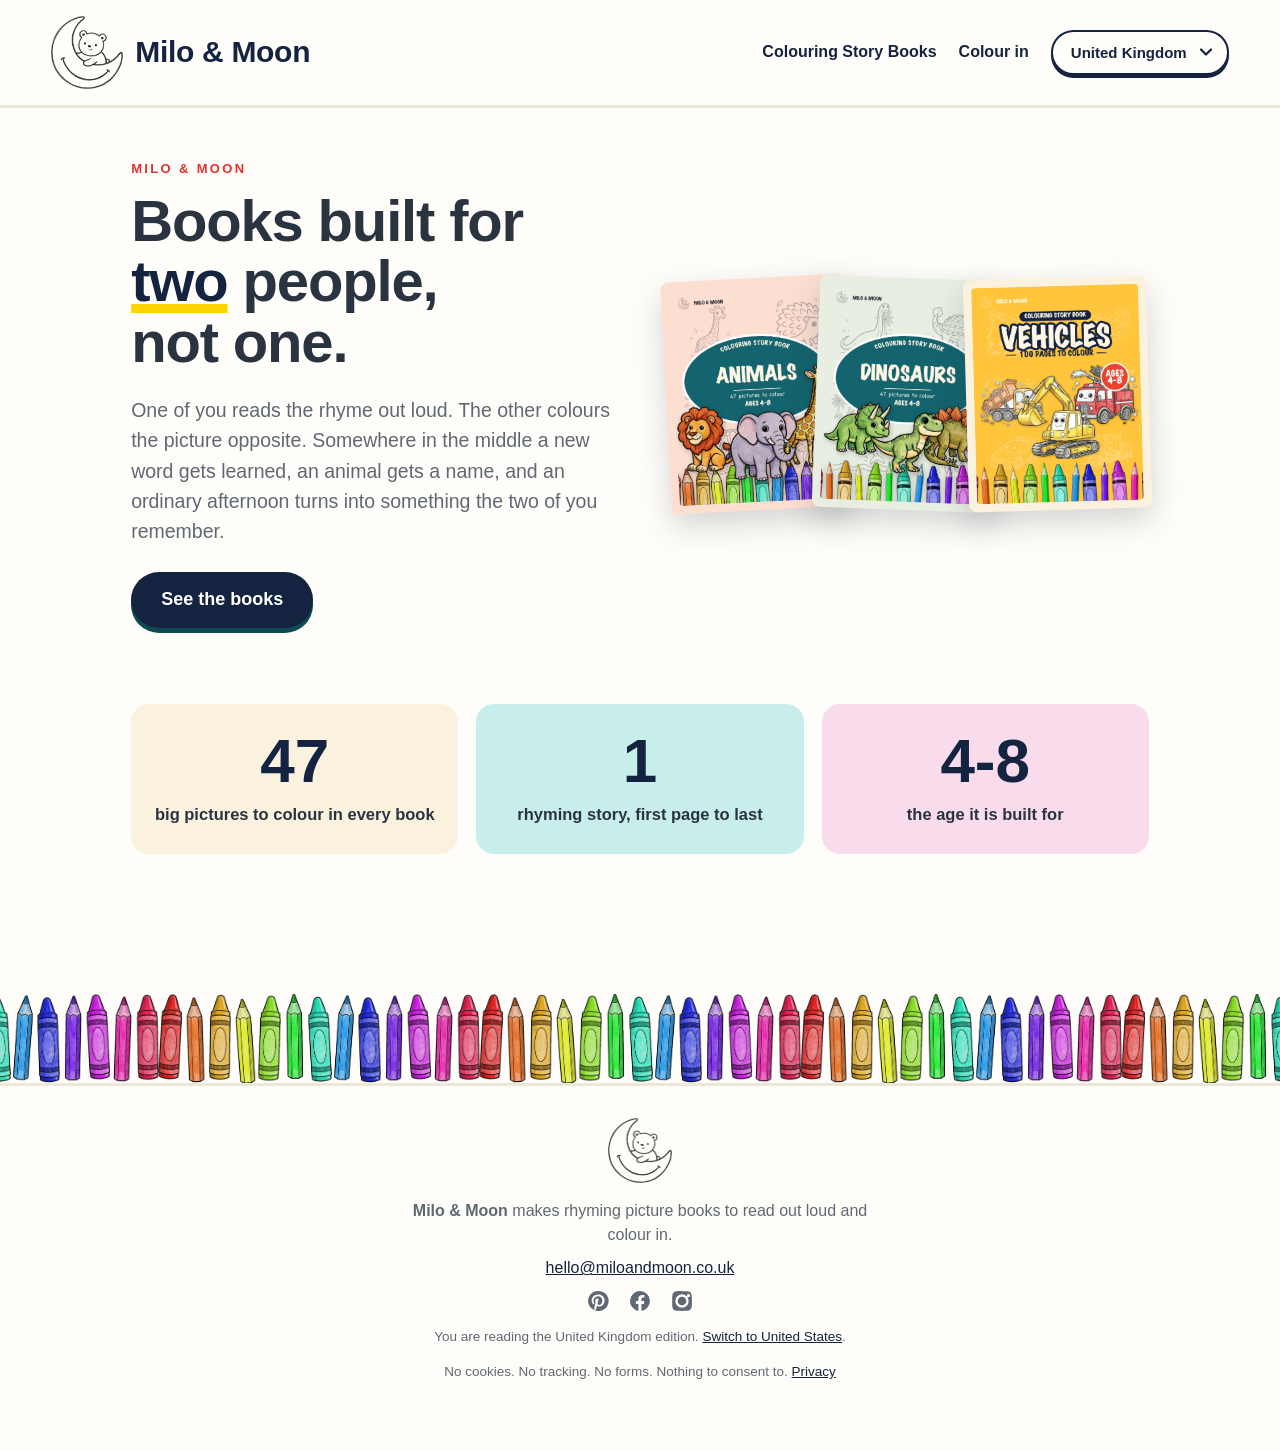
==== index.html @ 88062ed8 "Brand ink: teal #14646E -> navy #14233F Teal was chosen against the old pastel fields (L~95) where a" ====
<!doctype html>
<html lang="en-GB">
<head>
<meta charset="utf-8">
<meta name="viewport" content="width=device-width, initial-scale=1">
<title>Milo &amp; Moon — picture books to read out loud and colour in</title>
<meta name="description" content="Rhyming picture books to read out loud and colour in, for children aged 4 to 8. One continuous story, 47 big pictures, one subject a page.">
<link rel="canonical" href="https://miloandmoon.co.uk/">
<link rel="alternate" hreflang="en-GB" href="https://miloandmoon.co.uk/">
<link rel="alternate" hreflang="en-US" href="https://miloandmoon.co.uk/us/">
<link rel="alternate" hreflang="x-default" href="https://miloandmoon.co.uk/">
<meta property="og:type" content="website">
<meta property="og:site_name" content="Milo &amp; Moon">
<meta property="og:locale" content="en_GB">
<meta property="og:title" content="Milo &amp; Moon — picture books to read out loud and colour in">
<meta property="og:description" content="Rhyming picture books to read out loud and colour in, for children aged 4 to 8. One continuous story, 47 big pictures, one subject a page.">
<meta property="og:url" content="https://miloandmoon.co.uk/">
<meta property="og:image" content="https://miloandmoon.co.uk/brand/share.png">
<meta name="twitter:card" content="summary_large_image">
<meta name="twitter:image" content="https://miloandmoon.co.uk/brand/share.png">
<link rel="stylesheet" href="/style.css?v=b8f41e3f">
<link rel="icon" href="/favicon.ico" sizes="any">
<link rel="icon" href="/favicon-32.png" type="image/png" sizes="32x32">
<link rel="apple-touch-icon" href="/apple-touch-icon.png">
<script type="application/ld+json">{"@context": "https://schema.org", "@type": "Organization", "name": "Milo & Moon", "url": "https://miloandmoon.co.uk/", "logo": "https://miloandmoon.co.uk/brand/logo.png", "email": "hello@miloandmoon.co.uk", "description": "Publisher of rhyming colouring story books for children aged 4 to 8."}</script>
</head>
<body style="--field:#FBF1DF">
<a class="skip" href="#main">Skip to content</a>
<header class="site">
  <a class="brand" href="/">
    <img src="/brand/logo.png" alt="" width="515" height="520">
    <span>Milo &amp; Moon</span>
  </a>
  <nav>
    <a href="/colouring-story-books/">Colouring Story Books</a>
    <a href="/colours/">Colour in</a>
    <label class="lang">
      <span class="vh">Edition</span>
      <select onchange="location.href=this.value"><option value="/" selected>United Kingdom</option><option value="/us/">United States</option></select>
    </label>
  </nav>
</header>
<main id="main">

  <section class="hero">
    <div class="hero-copy">
      <p class="eyebrow">Milo &amp; Moon</p>
      <h1>Books built for <em>two</em> people, not one.</h1>
      <p class="lede">One of you reads the rhyme out loud. The other colours the picture opposite. Somewhere in the middle a new word gets learned, an animal gets a name, and an ordinary afternoon turns into something the two of you remember.</p>
      <a class="cta" href="/colouring-story-books/">See the books</a>
    </div>
    <div class="fan">
      <a class="fanned" href="/books/animals/"
         style="--tilt:-3.0deg;--field:#FDDFD2">
        <img src="/books/animals/cover-uk.png"
             alt="Animals, a colouring story book"
             width="900" height="1165">
      </a>
      <a class="fanned" href="/books/dinosaurs/"
         style="--tilt:2.2deg;--field:#E9EEE2">
        <img src="/books/dinosaurs/cover-uk.png"
             alt="Dinosaurs, a colouring story book"
             width="900" height="1165">
      </a>
      <a class="fanned" href="/books/vehicles/"
         style="--tilt:-1.6deg;--field:#FBF1DF">
        <img src="/books/vehicles/cover-uk.png"
             alt="Vehicles, a colouring story book"
             width="900" height="1165">
      </a></div>
  </section>

  <section class="pitch">
    <div class="bit"><span class="num">47</span><p>big pictures to colour in every book</p></div>
    <div class="bit"><span class="num">1</span><p>rhyming story, first page to last</p></div>
    <div class="bit"><span class="num">4-8</span><p>the age it is built for</p></div>
  </section>

</main>
<div class="crayons" role="presentation"></div>
<footer class="site">
  <img src="/brand/logo.png" alt="" width="515" height="520">
  <p><strong>Milo &amp; Moon</strong> makes rhyming picture books to read out loud and colour in.</p>
  <p><a href="mailto:hello@miloandmoon.co.uk">hello@miloandmoon.co.uk</a></p>
  <p class="social"><a href="https://www.pinterest.co.uk/miloandmoonbooks/" rel="me noopener" aria-label="Pinterest" title="Pinterest"><svg viewBox="0 0 24 24" width="24" height="24" aria-hidden="true"><path fill="currentColor" d="M12 2a10 10 0 0 0-3.6 19.3c-.1-.8-.2-2 0-2.9l1.2-5.1s-.3-.6-.3-1.5c0-1.4.8-2.4 1.8-2.4.9 0 1.3.6 1.3 1.4 0 .9-.5 2.2-.8 3.4-.2 1 .5 1.8 1.5 1.8 1.8 0 3.2-1.9 3.2-4.7 0-2.4-1.8-4.1-4.3-4.1-2.9 0-4.6 2.2-4.6 4.5 0 .9.3 1.8.8 2.3.1.1.1.2.1.3l-.3 1.1c0 .2-.1.2-.3.1-1.3-.6-2-2.4-2-3.9 0-3.2 2.3-6.1 6.7-6.1 3.5 0 6.2 2.5 6.2 5.8 0 3.5-2.2 6.3-5.2 6.3-1 0-2-.5-2.3-1.2l-.6 2.4c-.2.9-.8 2-1.2 2.6A10 10 0 1 0 12 2z"/></svg></a><a href="https://www.facebook.com/miloandmoonbooks" rel="me noopener" aria-label="Facebook" title="Facebook"><svg viewBox="0 0 24 24" width="24" height="24" aria-hidden="true"><path fill="currentColor" d="M22 12a10 10 0 1 0-11.6 9.9v-7H7.9V12h2.5V9.8c0-2.5 1.5-3.9 3.8-3.9 1.1 0 2.2.2 2.2.2v2.5h-1.3c-1.2 0-1.6.8-1.6 1.6V12h2.8l-.4 2.9h-2.4v7A10 10 0 0 0 22 12z"/></svg></a><a href="https://www.instagram.com/miloandmoonbooks/" rel="me noopener" aria-label="Instagram" title="Instagram"><svg viewBox="0 0 24 24" width="24" height="24" aria-hidden="true"><path fill="currentColor" d="M12 2.2c3.2 0 3.6 0 4.9.1 3.3.1 4.8 1.7 4.9 4.9.1 1.3.1 1.7.1 4.8s0 3.6-.1 4.9c-.1 3.2-1.7 4.8-4.9 4.9-1.3.1-1.7.1-4.9.1s-3.6 0-4.9-.1c-3.2-.1-4.8-1.7-4.9-4.9C2.2 15.6 2.2 15.2 2.2 12s0-3.6.1-4.9c.1-3.2 1.7-4.8 4.9-4.9 1.3-.1 1.7-.1 4.8-.1zm0 3.1a6.7 6.7 0 1 0 0 13.4 6.7 6.7 0 0 0 0-13.4zm0 11a4.3 4.3 0 1 1 0-8.6 4.3 4.3 0 0 1 0 8.6zm6.9-11.2a1.6 1.6 0 1 0 0 3.1 1.6 1.6 0 0 0 0-3.1z"/></svg></a></p>
  <p class="fine">You are reading the United Kingdom edition.
     <a href="/us/">Switch to United States</a>.</p>
  <p class="fine">No cookies. No tracking. No forms. Nothing to consent to.
     <a href="/privacy/">Privacy</a></p>
</footer>
</body>
</html>
---- style.css ----
/* Milo & Moon — every colour here comes out of cover_layout.py and
   build_pdf.py, so the site and the printed books cannot drift apart. */
:root{
  --ink:#2A3440;              /* BODY_INK: the type on every printed cover */
  --accent:#14233F;           /* the brand navy, identical on all 11 covers */
  --badge-ink:#FFF6E4;        /* INK: the cream type inside the badge */
  --paper:#FFFDF9;            /* warm, not clinical white */
  --rule:#EDE6DA;
  --soft:#5F6874;
  --field:#FBF1DF;
  /* The crayon palette, straight from build_pdf.PALETTE. */
  --c1:#E5322D; --c2:#F5871F; --c3:#FFD400; --c4:#43B049;
  --c5:#0F9BD7; --c6:#7A4FBF; --c7:#EC5F9B; --c8:#00B39F;
  --round:"Baloo 2","Fredoka One",Fredoka,"Chalkboard SE",Seravek,
          "Avenir Next",-apple-system,"Segoe UI",sans-serif;
}
*{box-sizing:border-box}
html{scroll-behavior:smooth}
body{margin:0;background:var(--paper);color:var(--ink);font-family:var(--round);
  font-size:19px;line-height:1.55;-webkit-font-smoothing:antialiased}
.vh{position:absolute;width:1px;height:1px;overflow:hidden;clip:rect(0 0 0 0)}
.skip{position:absolute;left:-9999px}
.skip:focus{left:8px;top:8px;background:var(--accent);color:#fff;padding:8px 14px;
  border-radius:6px;z-index:20}
a{color:var(--accent)}
img{max-width:100%;height:auto}

/* ── header ─────────────────────────────────────────── */
header.site{display:flex;flex-wrap:wrap;gap:14px 28px;align-items:center;
  justify-content:space-between;padding:16px clamp(16px,4vw,52px);
  background:var(--paper);border-bottom:3px solid var(--rule)}
.brand{display:flex;align-items:center;gap:12px;text-decoration:none;
  color:var(--accent);font-weight:800;font-size:clamp(22px,2.6vw,30px);
  letter-spacing:-.01em}
.brand img{width:clamp(52px,6vw,72px);height:auto}
header nav{display:flex;align-items:center;gap:22px;font-size:16px}
header nav a{text-decoration:none;font-weight:700}
header nav a:hover{color:var(--c1)}
/* The edition picker. It stays a native <select> on purpose — on a phone that
   opens the OS wheel, which is a better control than anything rebuilt in
   div-and-JavaScript, and it needs no script at all. Only the chrome is
   restyled: appearance:none removes the system look, and the chevron is an
   inline SVG data URI so it costs no request. */
.lang{position:relative;display:inline-flex;align-items:center}
.lang select{appearance:none;-webkit-appearance:none;font:inherit;
  font-family:var(--round);font-size:15px;font-weight:700;
  padding:9px 40px 9px 18px;border:2.5px solid var(--accent);border-radius:999px;
  background-color:var(--paper);color:var(--accent);cursor:pointer;
  box-shadow:0 3px 0 var(--accent);transition:transform .12s,box-shadow .12s;
  background-image:url("data:image/svg+xml;charset=utf-8,%3Csvg xmlns='http://www.w3.org/2000/svg' viewBox='0 0 12 8'%3E%3Cpath d='M1 1.5 6 6.5l5-5' fill='none' stroke='%2314233F' stroke-width='2.2' stroke-linecap='round' stroke-linejoin='round'/%3E%3C/svg%3E");
  background-repeat:no-repeat;background-position:right 15px center;
  background-size:12px 8px}
.lang select:hover{background-color:#F3FAFA}
.lang select:active{transform:translateY(3px);box-shadow:none}
.lang select:focus-visible{outline:3px solid var(--c3);outline-offset:3px}

main{max-width:1120px;margin:0 auto;padding:clamp(26px,4vw,56px) clamp(16px,4vw,52px) 70px}

/* ── hero ───────────────────────────────────────────── */
.hero{display:grid;gap:clamp(26px,4vw,54px);align-items:center;
  grid-template-columns:minmax(0,1fr) minmax(0,1fr)}
.eyebrow{font-size:13px;font-weight:800;letter-spacing:.18em;text-transform:uppercase;
  color:var(--c1);margin:0 0 12px}
h1{font-size:clamp(34px,5.4vw,58px);line-height:1.04;margin:0 0 .4em;
  font-weight:800;letter-spacing:-.02em;text-wrap:balance}
h1 em{font-style:normal;color:var(--accent);
  text-decoration:underline;text-decoration-color:var(--c3);
  text-decoration-thickness:.16em;text-underline-offset:.06em}
.lede{font-size:19.5px;color:var(--soft);max-width:52ch;margin:0}
.lede.big{font-size:22px;max-width:46ch}
.cta{display:inline-block;margin-top:26px;background:var(--accent);color:#fff;
  text-decoration:none;font-weight:800;font-size:18px;padding:14px 30px;
  border-radius:999px;box-shadow:0 5px 0 #0d4a52;transition:transform .12s}
.cta:hover{transform:translateY(2px);box-shadow:0 3px 0 #0d4a52}
.cta:active{transform:translateY(5px);box-shadow:none}

/* Covers fanned out like books dropped on a table. */
.fan{display:flex;justify-content:center;align-items:flex-end}
/* ⚠️ Overlap is tuned so the TITLE on each cover stays readable. At -5.5%
   the next cover ate the word ANIMALS, which defeats the point of showing
   covers at all — the title IS the product. */
.fanned{display:block;width:40%;margin-inline:-3.4%;border-radius:8px;
  background:var(--field);padding:8px;transform:rotate(var(--tilt));
  box-shadow:0 12px 30px rgba(42,52,64,.2);transition:transform .18s}
.fanned:first-child{margin-left:0}
.fanned:last-child{margin-right:0}
.fanned:hover{transform:rotate(0deg) translateY(-10px) scale(1.05);z-index:3;
  position:relative}
.fanned img{display:block;border-radius:4px}

/* ── three facts ────────────────────────────────────── */
.pitch{display:grid;gap:18px;margin-top:clamp(40px,6vw,76px);
  grid-template-columns:repeat(auto-fit,minmax(210px,1fr))}
.bit{text-align:center;padding:26px 20px;border-radius:18px;background:var(--field)}
.bit:nth-child(2){background:#C7EEEB}
.bit:nth-child(3){background:#F9DCEC}
.num{display:block;font-size:clamp(44px,6vw,62px);font-weight:800;line-height:1;
  color:var(--accent)}
.bit p{margin:10px 0 0;font-size:16.5px;color:var(--ink);font-weight:600}

/* ── badge heading, the device off every cover ──────── */
.badge{display:inline-block;background:var(--accent);color:var(--badge-ink);
  font-weight:800;font-size:clamp(24px,3.6vw,40px);letter-spacing:-.01em;
  padding:.42em 1.15em;border-radius:999px;margin:0 0 18px;
  box-shadow:0 0 0 7px var(--paper),0 0 0 11px var(--accent)}
.pagehead{margin:8px 0 clamp(30px,5vw,52px)}

/* ── book grid ──────────────────────────────────────── */
.books{display:grid;gap:clamp(20px,3vw,34px);
  grid-template-columns:repeat(auto-fit,minmax(260px,1fr))}
.book{display:block;text-decoration:none;color:var(--ink);border-radius:20px;
  background:var(--field);padding:22px 20px 24px;text-align:center;
  transform:rotate(var(--tilt));transition:transform .18s,box-shadow .18s;
  box-shadow:0 8px 0 rgba(42,52,64,.12)}
.book:hover{transform:rotate(0deg) translateY(-6px);
  box-shadow:0 16px 34px rgba(42,52,64,.22)}
.shelf{display:block;margin-bottom:16px}
.shelf img{display:block;width:100%;border-radius:6px;
  box-shadow:0 8px 20px rgba(42,52,64,.22)}
.meta{display:block}
.bt{display:block;font-size:26px;font-weight:800;line-height:1.1}
.bd{display:block;font-size:16px;color:var(--soft);margin:6px 0 12px}
.market{display:inline-block;font-size:12.5px;font-weight:800;letter-spacing:.03em;
  color:#fff;background:var(--accent);border-radius:999px;padding:5px 14px}
.market.soon{background:var(--c2);color:#3a2400}

/* ── one title ──────────────────────────────────────── */
.title{display:grid;gap:clamp(26px,4vw,52px);align-items:start;
  grid-template-columns:minmax(0,4fr) minmax(0,5fr)}
.art{background:var(--field);border-radius:20px;padding:clamp(18px,3vw,34px)}
.art img{display:block;border-radius:6px;box-shadow:0 14px 34px rgba(42,52,64,.24)}
.sub{font-size:17px;color:var(--soft);margin:0 0 18px}
.bullets{padding-left:0;margin:22px 0 0;list-style:none}
.bullets li{position:relative;padding-left:34px;margin-bottom:11px;font-weight:600}
.bullets li::before{content:"";position:absolute;left:0;top:.42em;width:18px;
  height:18px;border-radius:50%;background:var(--c3)}
.bullets li:nth-child(2)::before{background:var(--c4)}
.bullets li:nth-child(3)::before{background:var(--c5)}
.buy{margin-top:26px;font-weight:700}
.buy.soon{color:var(--soft)}
/* ⛔ A SECOND `.cta` RULE USED TO LIVE HERE AND IT BROKE THE HOME PAGE.
   `.cta` was already defined above — accent field, white type, a 3-D press on
   :hover and :active — and styling the new buy button meant writing a rule with
   the same class name three hundred lines further down. Being later, it won:
   the home page's "See the books" button turned dark-on-dark and its text
   vanished, because `var(--bg)` is not a variable this stylesheet declares and
   an invalid colour falls back to the inherited one.

   📌 Two lessons, and the second is the general one:
     1. An undeclared custom property fails SILENTLY. It does not warn, it
        inherits. Every `var(--x)` must match a `--x:` in :root.
     2. **Before adding a class, grep for it.** This is the same shape as the
        share card repeating the website hero's overlap bug — the tell is that
        the same NOUN appears twice, and here the noun was the class name.

   The buy button needs no rule of its own: the original `.cta` is already
   exactly what it should look like. */
.isbn{font-size:14px;color:var(--soft);margin:4px 0 0}

/* ── the colour-in holding page ─────────────────────── */
.soon{margin-top:30px;padding:clamp(22px,4vw,38px);background:var(--field);
  border-radius:20px;max-width:60ch}
.soon p{margin:0 0 14px}
.soon p:last-child{margin:0}

/* ── the crayon row, the series' signature device ───── */
.crayons{height:clamp(56px,7vw,92px);margin-top:clamp(40px,6vw,70px);
  background:url("/brand/crayons.png") repeat-x bottom center;
  background-size:auto 100%}

footer.site{border-top:3px solid var(--rule);padding:32px clamp(16px,4vw,52px) 60px;
  color:var(--soft);font-size:16px;text-align:center}
footer.site img{width:64px;margin-bottom:8px}
.social{display:flex;gap:18px;justify-content:center;margin:14px 0 10px}
.social a{color:var(--soft);display:inline-flex;transition:color .15s ease,
  transform .15s ease}
.social a:hover{color:var(--accent);transform:translateY(-2px)}
footer.site p{margin:0 auto 8px;max-width:56ch}
.fine{font-size:13.5px;margin-top:14px !important}

@media (max-width:820px){
  .hero,.title{grid-template-columns:1fr}
  /* ⛔ COVERS FIRST on a phone. Most visitors arrive by scanning the QR code
     printed in the book, so they land here on mobile — and in the desktop
     source order the covers sat below the headline, the lede and the button,
     roughly 1200px down. A book brand whose first mobile screen is a wall of
     text has buried the only thing that sells it. */
  .hero{display:flex;flex-direction:column}
  .hero .fan{order:-1;margin:0 0 26px}
  .fanned{width:44%;margin-inline:-2.6%}
  .lede{font-size:18px}
  h1{font-size:clamp(30px,8vw,42px)}
}
@media (max-width:560px){
  /* The nav wrapped mid-phrase — "Colouring / Story Books" over two lines and
     "Colour / in" over two more, three ragged rows of header before any
     content. Smaller, and never broken inside a label. */
  header.site{padding:12px 16px;gap:10px 16px}
  /* ⚠️ `space-between` with a 147px <select> overflowed the viewport by 29px —
     the edition control was clipped off the right edge. Let the row WRAP
     instead: the links stay left, the select keeps to the right, and on a
     narrow phone it drops to its own line rather than off the screen. */
  header nav{gap:10px 14px;font-size:14.5px;width:100%;flex-wrap:wrap;
    justify-content:flex-start}
  header nav a{white-space:nowrap}
  .lang{margin-left:auto}
  .lang select{font-size:14px;padding:6px 10px;max-width:100%}
  .brand{font-size:22px;gap:9px}
  .brand img{width:46px}
  .cta{width:100%;text-align:center}
}
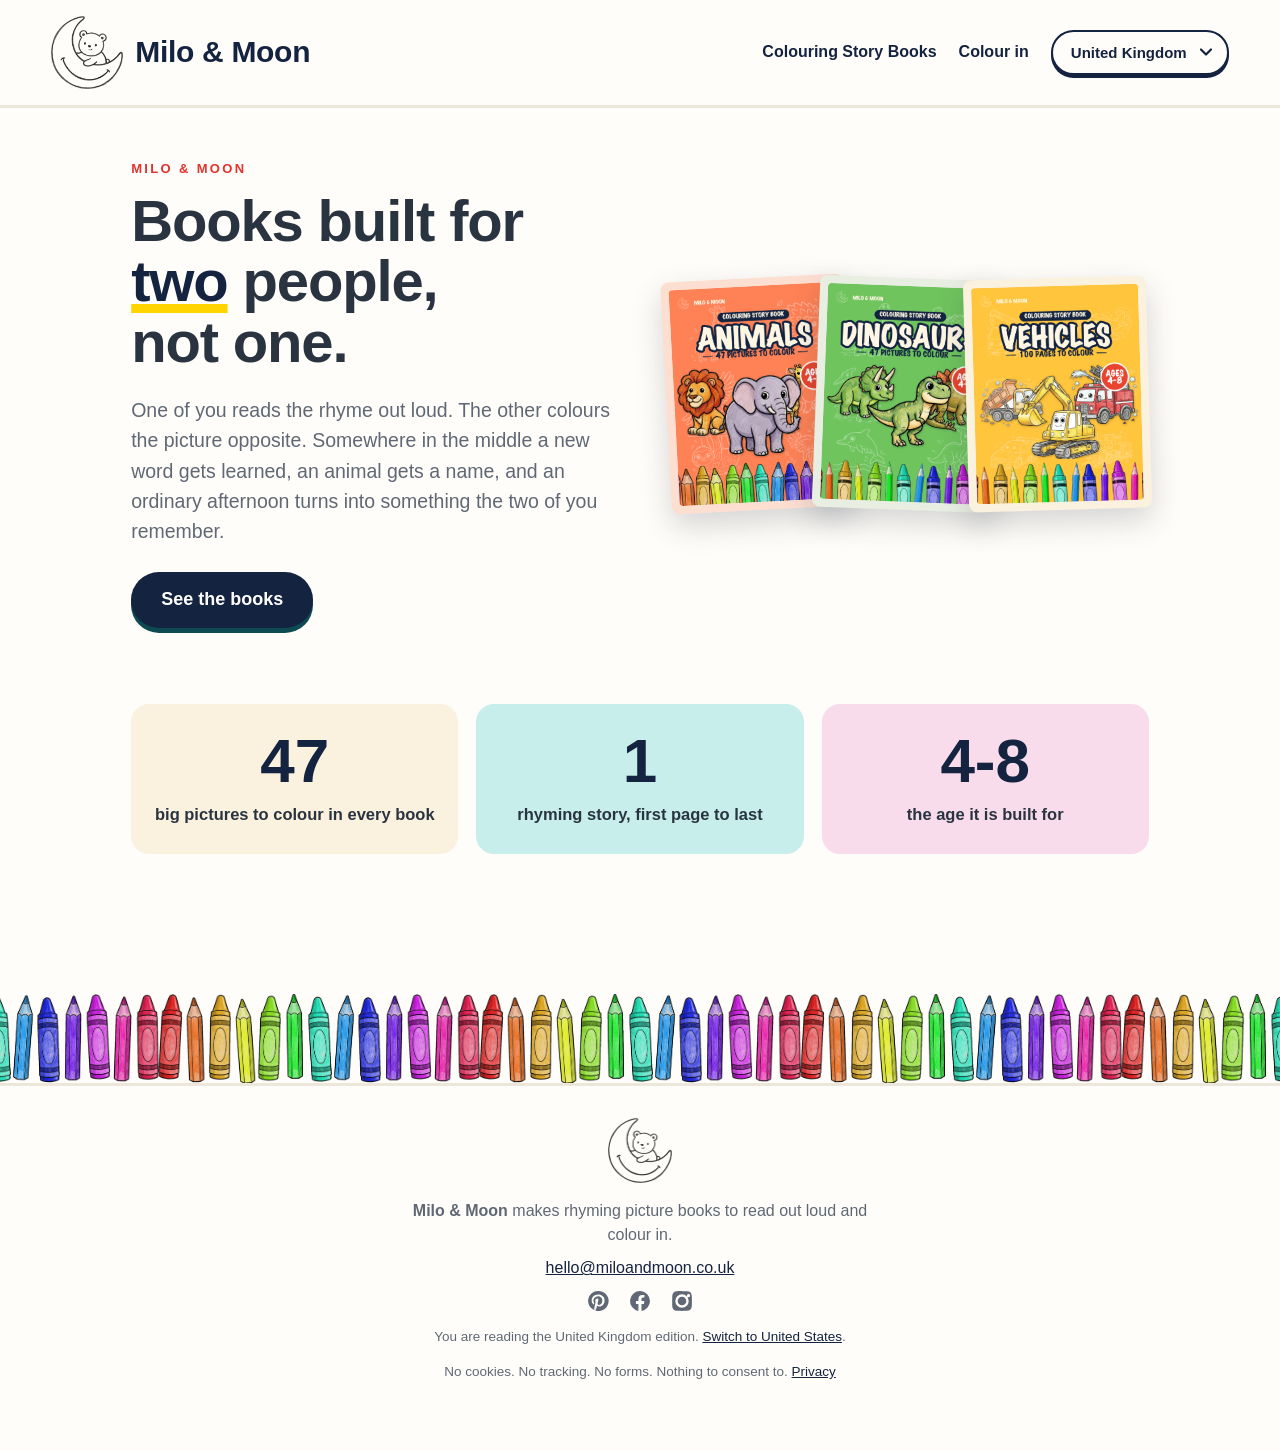
==== commit 1cc6e388: "colours page: three finished Vehicles pages, and a neutral photo prompt The page was a placeholder s" ====
--- a/index.html
+++ b/index.html
@@ -18,7 +18,7 @@
 <meta property="og:image" content="https://miloandmoon.co.uk/brand/share.png">
 <meta name="twitter:card" content="summary_large_image">
 <meta name="twitter:image" content="https://miloandmoon.co.uk/brand/share.png">
-<link rel="stylesheet" href="/style.css?v=b8f41e3f">
+<link rel="stylesheet" href="/style.css?v=c0bebfac">
 <link rel="icon" href="/favicon.ico" sizes="any">
 <link rel="icon" href="/favicon-32.png" type="image/png" sizes="32x32">
 <link rel="apple-touch-icon" href="/apple-touch-icon.png">
--- a/style.css
+++ b/style.css
@@ -162,6 +162,18 @@
   border-radius:20px;max-width:60ch}
 .soon p{margin:0 0 14px}
 .soon p:last-child{margin:0}
+
+/* ── the coloured examples on /colours ───────────────── */
+/* Three across on a desktop, one on a phone. `minmax(0,1fr)` not `1fr`:
+   a bare 1fr refuses to shrink below the image's intrinsic width and the
+   row overflows on a narrow screen instead of wrapping. */
+.coloured{display:grid;gap:18px;margin:28px 0;
+  grid-template-columns:repeat(auto-fit,minmax(min(220px,100%),1fr))}
+.coloured figure{margin:0}
+.coloured img{width:100%;height:auto;display:block;border-radius:14px;
+  background:#fff;border:1px solid rgba(0,0,0,.07)}
+.coloured figcaption{margin-top:8px;font-size:.9rem;color:var(--muted);
+  text-align:center}
 
 /* ── the crayon row, the series' signature device ───── */
 .crayons{height:clamp(56px,7vw,92px);margin-top:clamp(40px,6vw,70px);
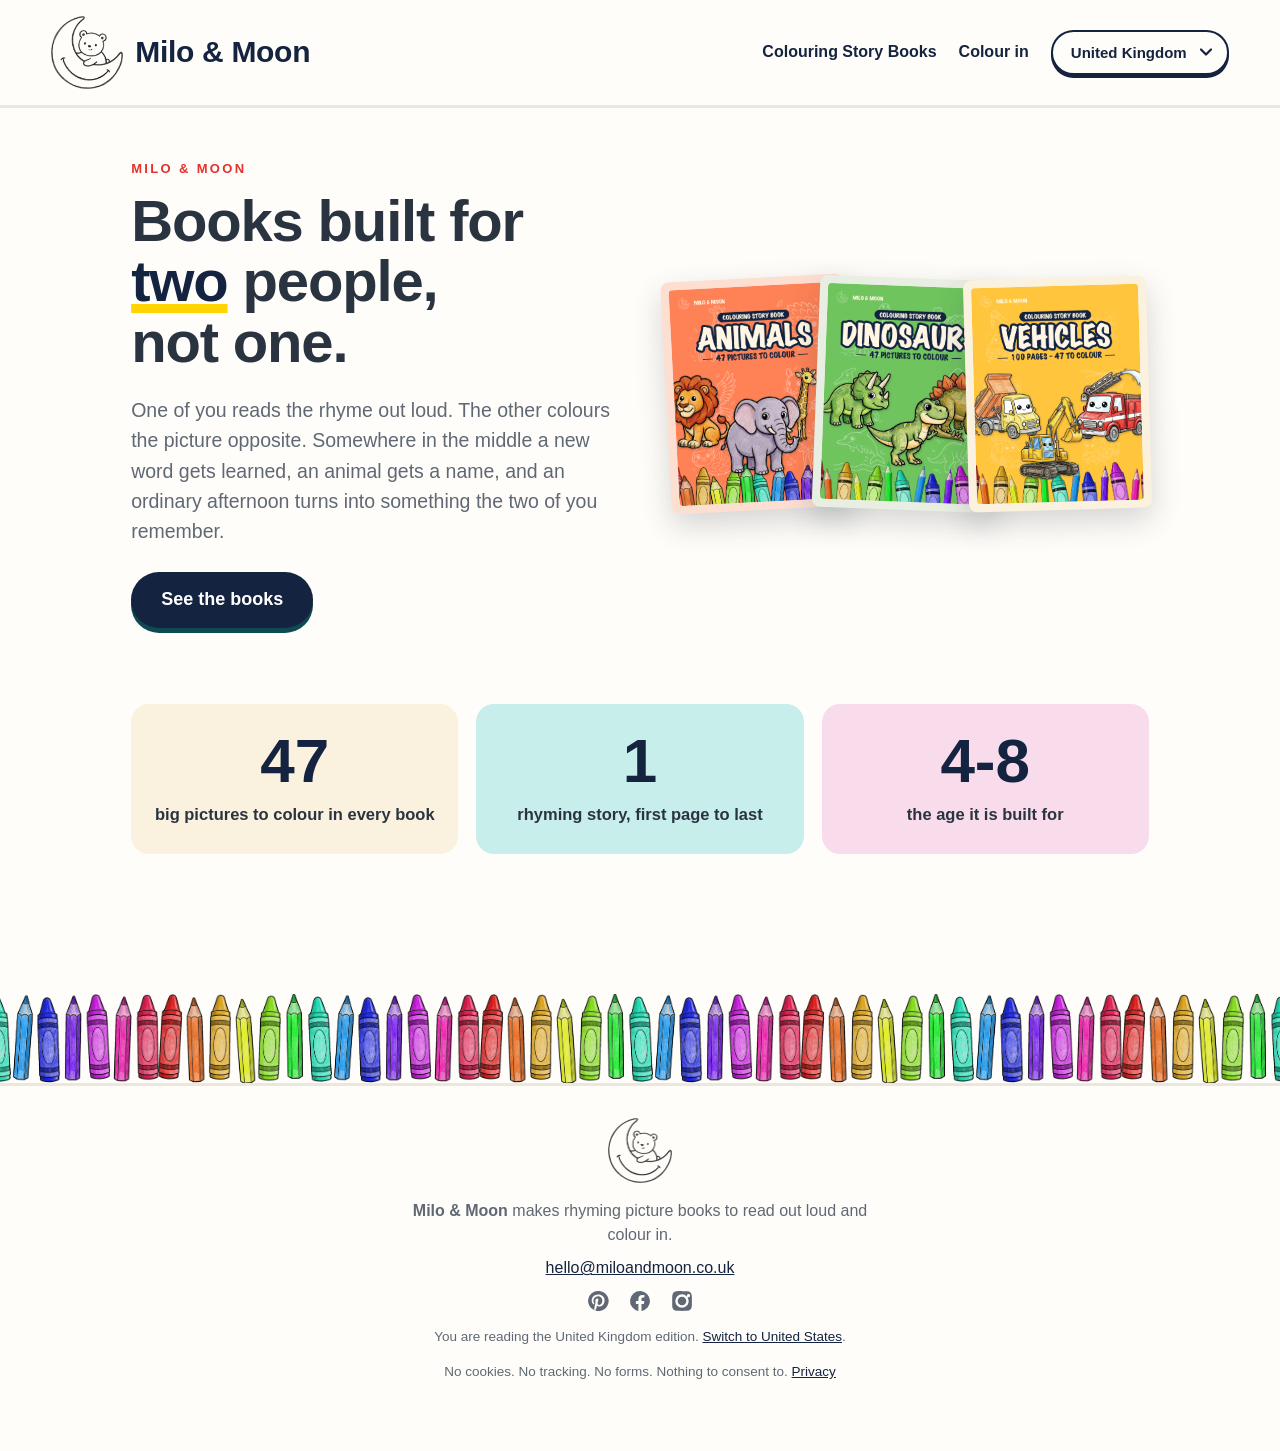
==== commit e51282e9: "Colour-in page grouped by book; new cover art across all titles - /colours and /colors now group fin" ====
--- a/index.html
+++ b/index.html
@@ -18,7 +18,7 @@
 <meta property="og:image" content="https://miloandmoon.co.uk/brand/share.png">
 <meta name="twitter:card" content="summary_large_image">
 <meta name="twitter:image" content="https://miloandmoon.co.uk/brand/share.png">
-<link rel="stylesheet" href="/style.css?v=c0bebfac">
+<link rel="stylesheet" href="/style.css?v=7bc2c839">
 <link rel="icon" href="/favicon.ico" sizes="any">
 <link rel="icon" href="/favicon-32.png" type="image/png" sizes="32x32">
 <link rel="apple-touch-icon" href="/apple-touch-icon.png">
--- a/style.css
+++ b/style.css
@@ -172,6 +172,19 @@
 .coloured figure{margin:0}
 .coloured img{width:100%;height:auto;display:block;border-radius:14px;
   background:#fff;border:1px solid rgba(0,0,0,.07)}
+
+/* ── grouped under each book's cover ──────────────────── */
+/* The cover leads the group so a reader arriving from the QR code inside one
+   title can see at a glance which book these pages came from. */
+.bookgroup{margin:40px 0 8px}
+.bookgroup-head{display:flex;align-items:center;gap:18px;
+  padding-bottom:14px;border-bottom:2px solid var(--field)}
+.bookgroup-head h2{margin:0;font-size:clamp(21px,3vw,27px)}
+.bookgroup-cover{width:clamp(64px,9vw,92px);height:auto;display:block;
+  border-radius:5px;box-shadow:0 6px 16px rgba(42,52,64,.22)}
+@media (max-width:430px){
+  .bookgroup-head{gap:13px}
+}
 .coloured figcaption{margin-top:8px;font-size:.9rem;color:var(--muted);
   text-align:center}
 
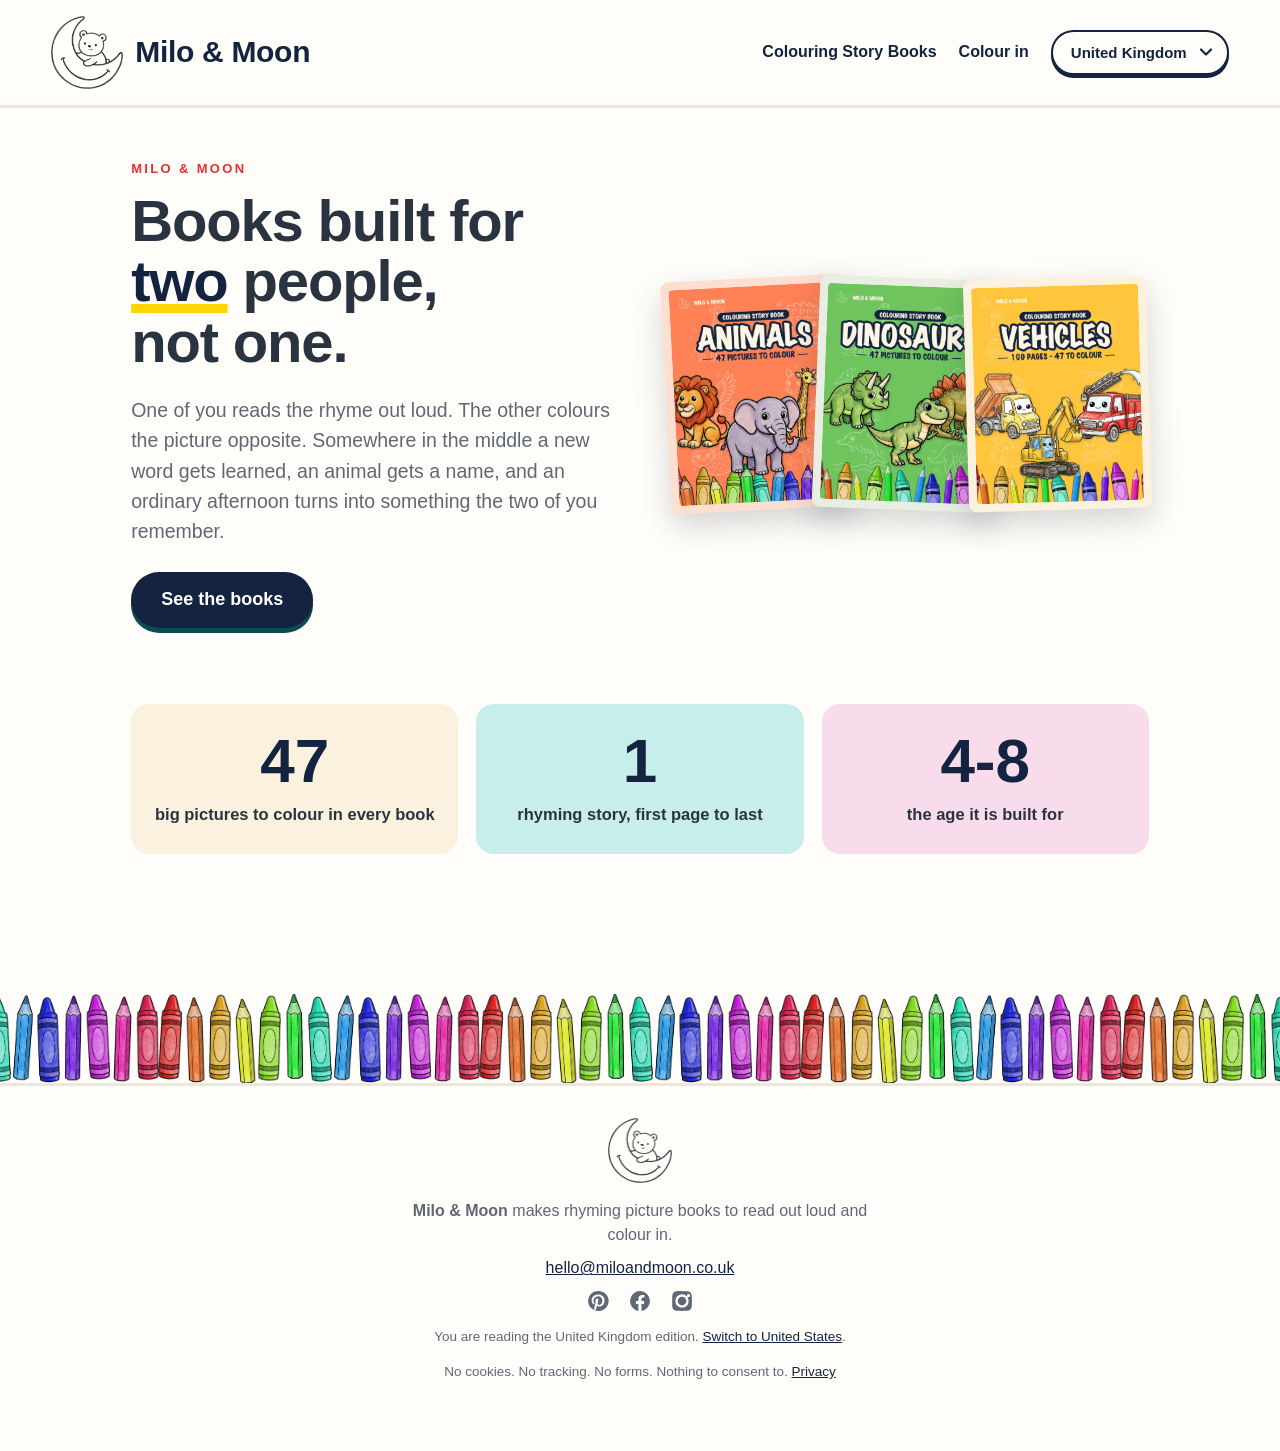
==== commit 565ddeb2: "Mobile: the edition chevron overlapped its label, and nav taps were 22px The 560px breakpoint reset " ====
--- a/index.html
+++ b/index.html
@@ -18,7 +18,7 @@
 <meta property="og:image" content="https://miloandmoon.co.uk/brand/share.png">
 <meta name="twitter:card" content="summary_large_image">
 <meta name="twitter:image" content="https://miloandmoon.co.uk/brand/share.png">
-<link rel="stylesheet" href="/style.css?v=7bc2c839">
+<link rel="stylesheet" href="/style.css?v=d4f2ecf4">
 <link rel="icon" href="/favicon.ico" sizes="any">
 <link rel="icon" href="/favicon-32.png" type="image/png" sizes="32x32">
 <link rel="apple-touch-icon" href="/apple-touch-icon.png">
--- a/style.css
+++ b/style.css
@@ -227,9 +227,30 @@
      narrow phone it drops to its own line rather than off the screen. */
   header nav{gap:10px 14px;font-size:14.5px;width:100%;flex-wrap:wrap;
     justify-content:flex-start}
-  header nav a{white-space:nowrap}
+  /* ⛔ 44px MINIMUM ON ANYTHING A THUMB HAS TO HIT. These links were 22px
+     tall — the height of the type and nothing else — which is half the target
+     size WCAG 2.5.8 and Apple's HIG both ask for, on the primary navigation of
+     a site whose visitors arrive by scanning a QR code from inside a book, i.e.
+     on a phone, one-handed, quite possibly with a child attached.
+     ⚠️ The padding does the work, not the font size: the label stays 14.5px and
+     looks identical. Vertical padding is the cheapest accessibility fix there
+     is and it is invisible.
+     📌 Links inside a SENTENCE are deliberately left alone — 2.5.8 exempts
+     inline text targets, and boxing them out would wreck the line spacing of
+     the footer prose. The rule is about controls, not about every anchor. */
+  header nav a{white-space:nowrap;display:inline-flex;align-items:center;
+    min-height:44px}
+  .skip{min-height:44px;display:inline-flex;align-items:center}
   .lang{margin-left:auto}
-  .lang select{font-size:14px;padding:6px 10px;max-width:100%}
+  /* ⛔ THE RIGHT PADDING IS THE CHEVRON'S ROOM, NOT SPARE SPACE. This said
+     `padding:6px 10px`, which shrank the select to fit the row — and shrank it
+     by deleting the 40px right pad the base rule reserves for the arrow. The
+     arrow is a background-image at `right 15px`, so it does not move when the
+     padding does: on every phone it was painted straight over the last letter
+     of "United Kingdom". 📌 Shorthand padding overrides all four sides; the one
+     you were not thinking about is the one that breaks. */
+  .lang select{font-size:14px;padding:6px 32px 6px 14px;max-width:100%;
+    background-position:right 12px center}
   .brand{font-size:22px;gap:9px}
   .brand img{width:46px}
   .cta{width:100%;text-align:center}
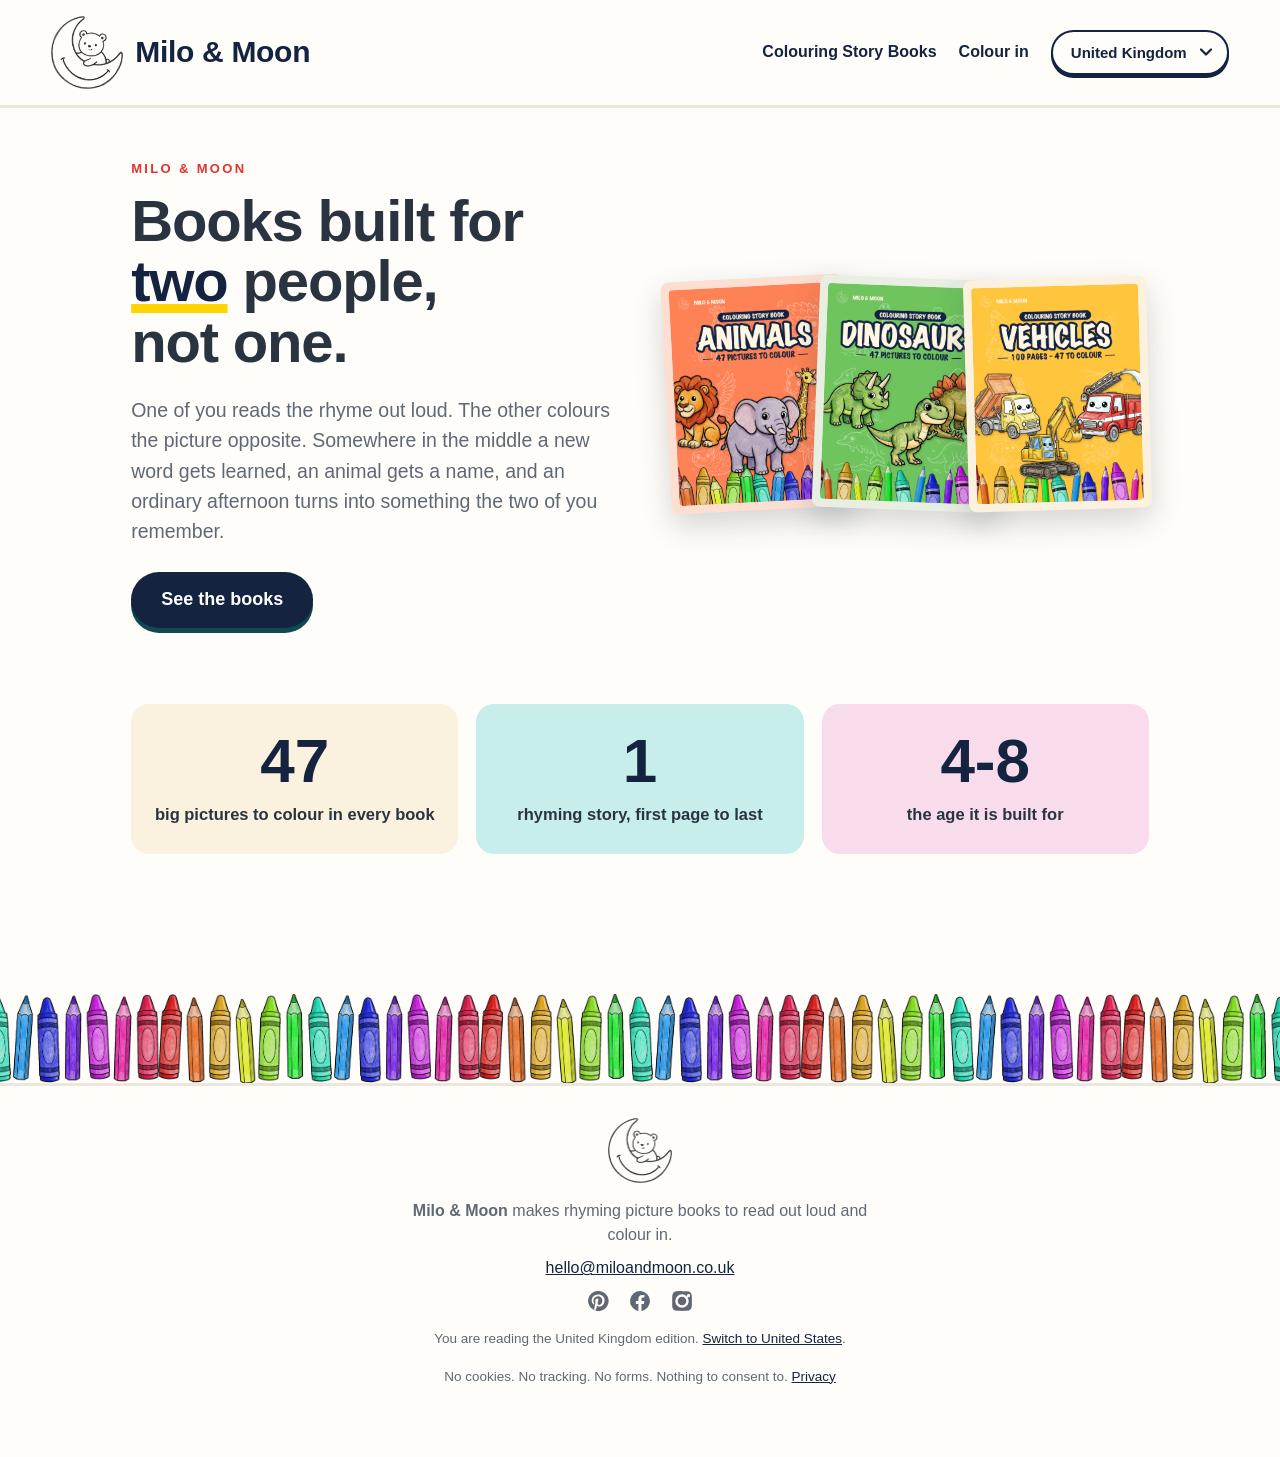
==== commit fe0ffc96: "Footer: standalone links meet the 24px WCAG AA target size The email link was 23px, one pixel under " ====
--- a/index.html
+++ b/index.html
@@ -18,7 +18,7 @@
 <meta property="og:image" content="https://miloandmoon.co.uk/brand/share.png">
 <meta name="twitter:card" content="summary_large_image">
 <meta name="twitter:image" content="https://miloandmoon.co.uk/brand/share.png">
-<link rel="stylesheet" href="/style.css?v=d4f2ecf4">
+<link rel="stylesheet" href="/style.css?v=cc0c9715">
 <link rel="icon" href="/favicon.ico" sizes="any">
 <link rel="icon" href="/favicon-32.png" type="image/png" sizes="32x32">
 <link rel="apple-touch-icon" href="/apple-touch-icon.png">
--- a/style.css
+++ b/style.css
@@ -201,6 +201,14 @@
   transform .15s ease}
 .social a:hover{color:var(--accent);transform:translateY(-2px)}
 footer.site p{margin:0 auto 8px;max-width:56ch}
+/* ⛔ 24px is WCAG 2.2 SC 2.5.8 AA, and the standalone footer links were 23px —
+   one pixel under, which is exactly the kind of miss no one ever spots by eye.
+   ⚠️ Only links that are ALONE in their paragraph get the box: 2.5.8 exempts
+   inline text targets, and giving `Privacy` or `Switch to United States` a
+   24px box mid-sentence would open up the line spacing of the prose they sit
+   in. `:only-child` is the selector that encodes exactly that distinction. */
+footer.site p > a:only-child{display:inline-flex;align-items:center;
+  min-height:24px}
 .fine{font-size:13.5px;margin-top:14px !important}
 
 @media (max-width:820px){
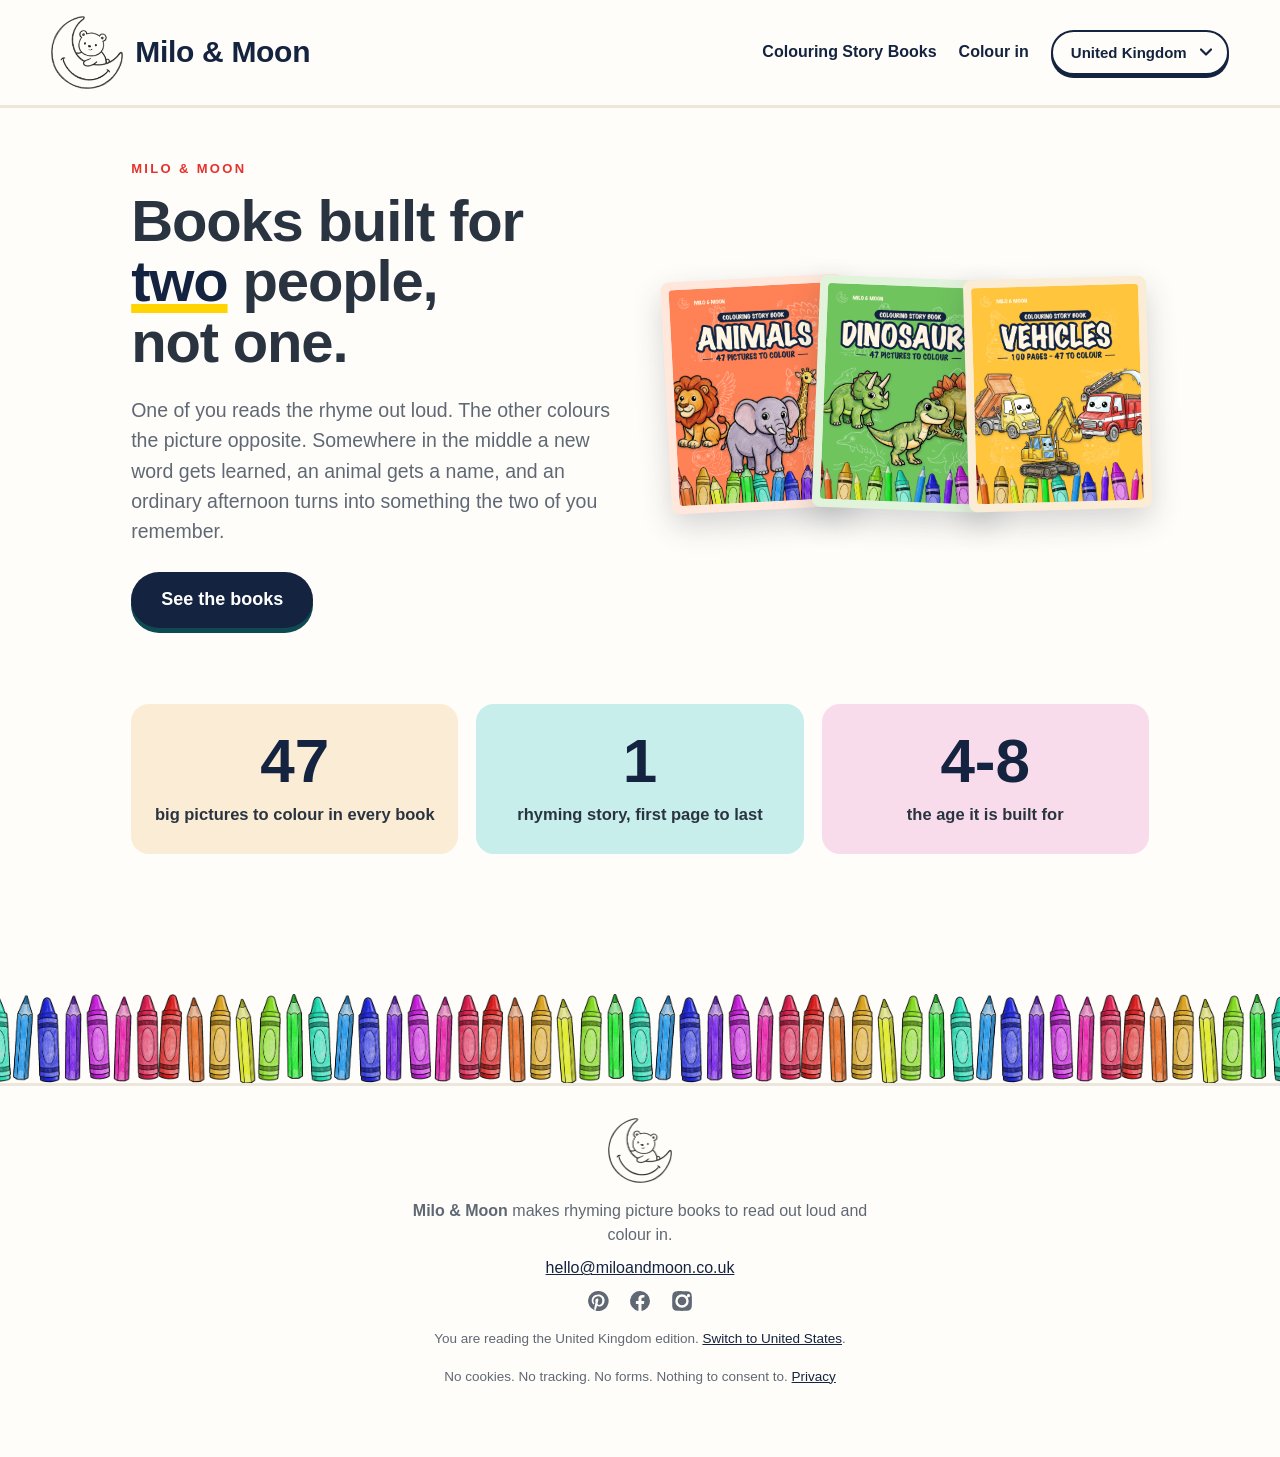
==== commit 7cbade9c: "Edition switcher goes to the equivalent page, not the home page The <option> targets were hardcoded " ====
--- a/index.html
+++ b/index.html
@@ -24,7 +24,7 @@
 <link rel="apple-touch-icon" href="/apple-touch-icon.png">
 <script type="application/ld+json">{"@context": "https://schema.org", "@type": "Organization", "name": "Milo & Moon", "url": "https://miloandmoon.co.uk/", "logo": "https://miloandmoon.co.uk/brand/logo.png", "email": "hello@miloandmoon.co.uk", "description": "Publisher of rhyming colouring story books for children aged 4 to 8."}</script>
 </head>
-<body style="--field:#FBF1DF">
+<body style="--field:#FBECD5">
 <a class="skip" href="#main">Skip to content</a>
 <header class="site">
   <a class="brand" href="/">
@@ -51,19 +51,19 @@
     </div>
     <div class="fan">
       <a class="fanned" href="/books/animals/"
-         style="--tilt:-3.0deg;--field:#FDDFD2">
+         style="--tilt:-3.0deg;--field:#FFE7DC">
         <img src="/books/animals/cover-uk.png"
              alt="Animals, a colouring story book"
              width="900" height="1165">
       </a>
       <a class="fanned" href="/books/dinosaurs/"
-         style="--tilt:2.2deg;--field:#E9EEE2">
+         style="--tilt:2.2deg;--field:#E2F3DC">
         <img src="/books/dinosaurs/cover-uk.png"
              alt="Dinosaurs, a colouring story book"
              width="900" height="1165">
       </a>
       <a class="fanned" href="/books/vehicles/"
-         style="--tilt:-1.6deg;--field:#FBF1DF">
+         style="--tilt:-1.6deg;--field:#FBECD5">
         <img src="/books/vehicles/cover-uk.png"
              alt="Vehicles, a colouring story book"
              width="900" height="1165">
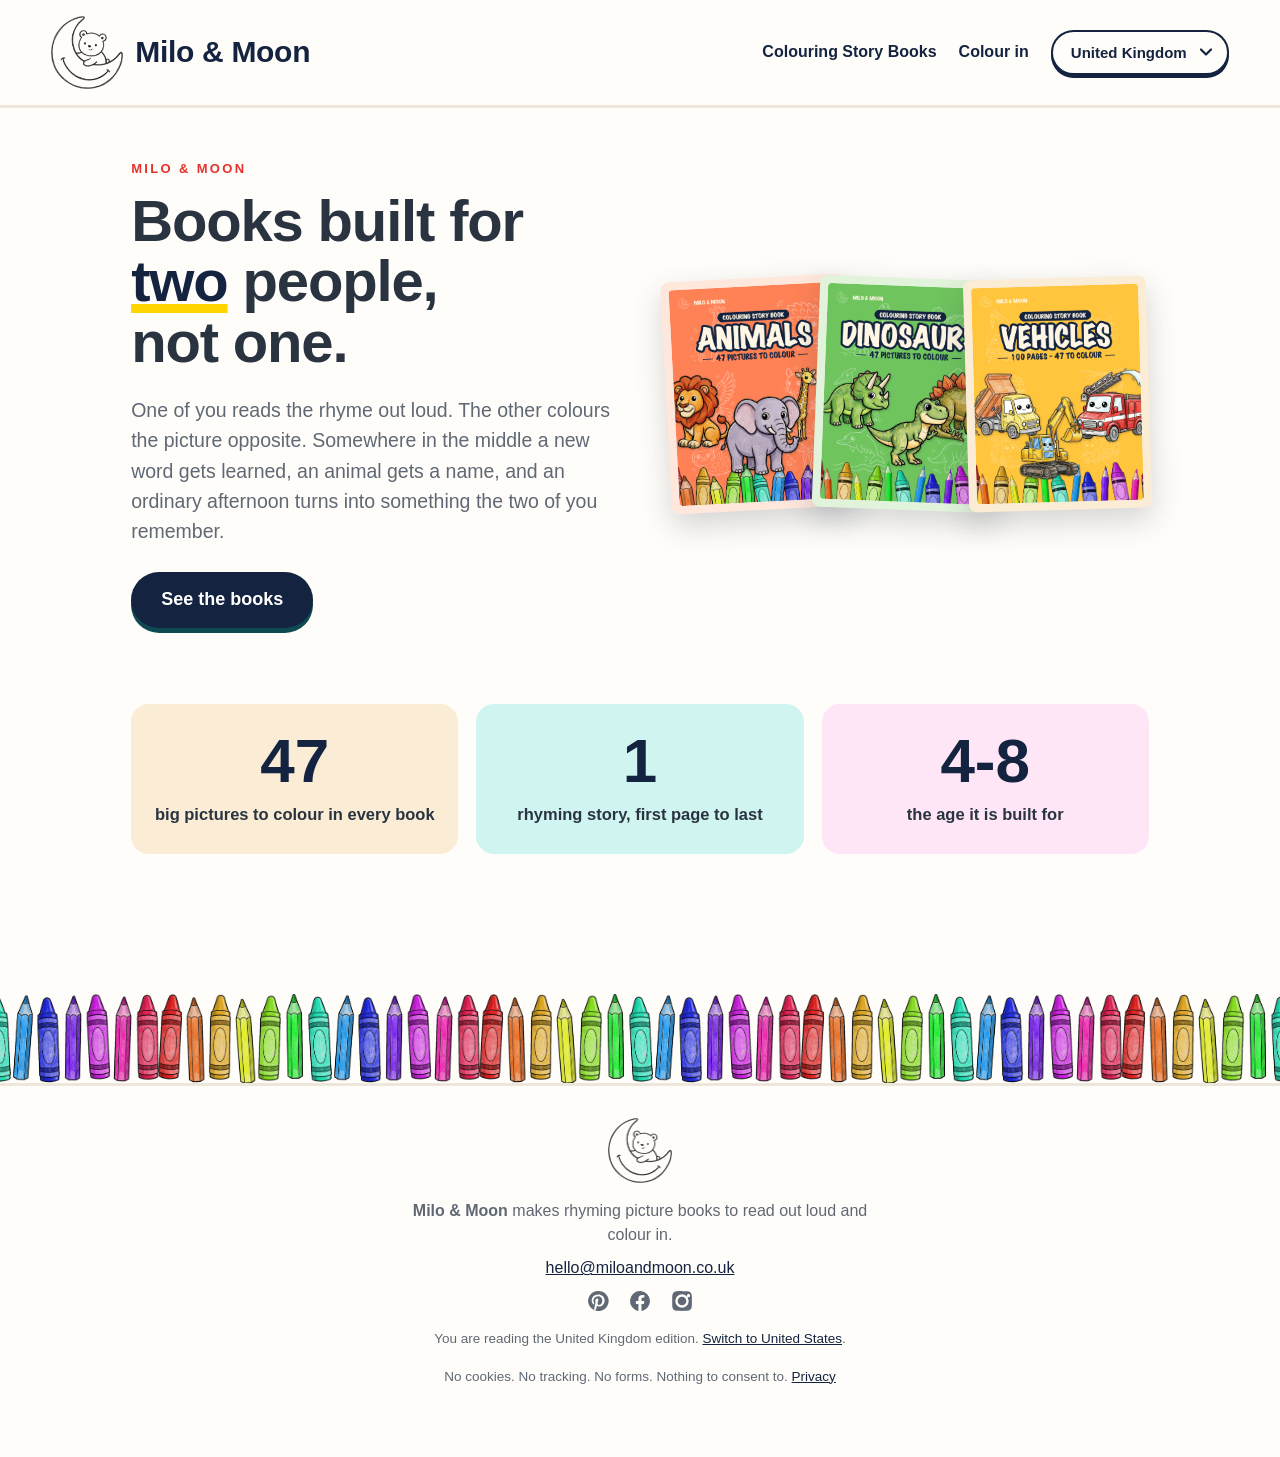
==== commit df38a7c0: "Brand: every colour on the site now comes from the live palette Three retired-pastel literals were s" ====
--- a/index.html
+++ b/index.html
@@ -18,7 +18,7 @@
 <meta property="og:image" content="https://miloandmoon.co.uk/brand/share.png">
 <meta name="twitter:card" content="summary_large_image">
 <meta name="twitter:image" content="https://miloandmoon.co.uk/brand/share.png">
-<link rel="stylesheet" href="/style.css?v=cc0c9715">
+<link rel="stylesheet" href="/style.css?v=0e7231ac">
 <link rel="icon" href="/favicon.ico" sizes="any">
 <link rel="icon" href="/favicon-32.png" type="image/png" sizes="32x32">
 <link rel="apple-touch-icon" href="/apple-touch-icon.png">
--- a/style.css
+++ b/style.css
@@ -7,7 +7,10 @@
   --paper:#FFFDF9;            /* warm, not clinical white */
   --rule:#EDE6DA;
   --soft:#5F6874;
-  --field:#FBF1DF;
+  /* ⚠️ FALLBACK ONLY — every page sets --field inline from cover_layout.tint().
+     This literal is what shows if that ever stops happening, so it is written
+     as the Vehicles tint and must be updated with it. */
+  --field:#FBECD5;
   /* The crayon palette, straight from build_pdf.PALETTE. */
   --c1:#E5322D; --c2:#F5871F; --c3:#FFD400; --c4:#43B049;
   --c5:#0F9BD7; --c6:#7A4FBF; --c7:#EC5F9B; --c8:#00B39F;
@@ -92,8 +95,10 @@
 .pitch{display:grid;gap:18px;margin-top:clamp(40px,6vw,76px);
   grid-template-columns:repeat(auto-fit,minmax(210px,1fr))}
 .bit{text-align:center;padding:26px 20px;border-radius:18px;background:var(--field)}
-.bit:nth-child(2){background:#C7EEEB}
-.bit:nth-child(3){background:#F9DCEC}
+/* ⚠️ Two more retired pastels, used decoratively. Now the lagoon and blush
+   TINTS, so the three facts sit on colours that belong to real books. */
+.bit:nth-child(2){background:#D0F5F1}
+.bit:nth-child(3){background:#FFE6F6}
 .num{display:block;font-size:clamp(44px,6vw,62px);font-weight:800;line-height:1;
   color:var(--accent)}
 .bit p{margin:10px 0 0;font-size:16.5px;color:var(--ink);font-weight:600}
